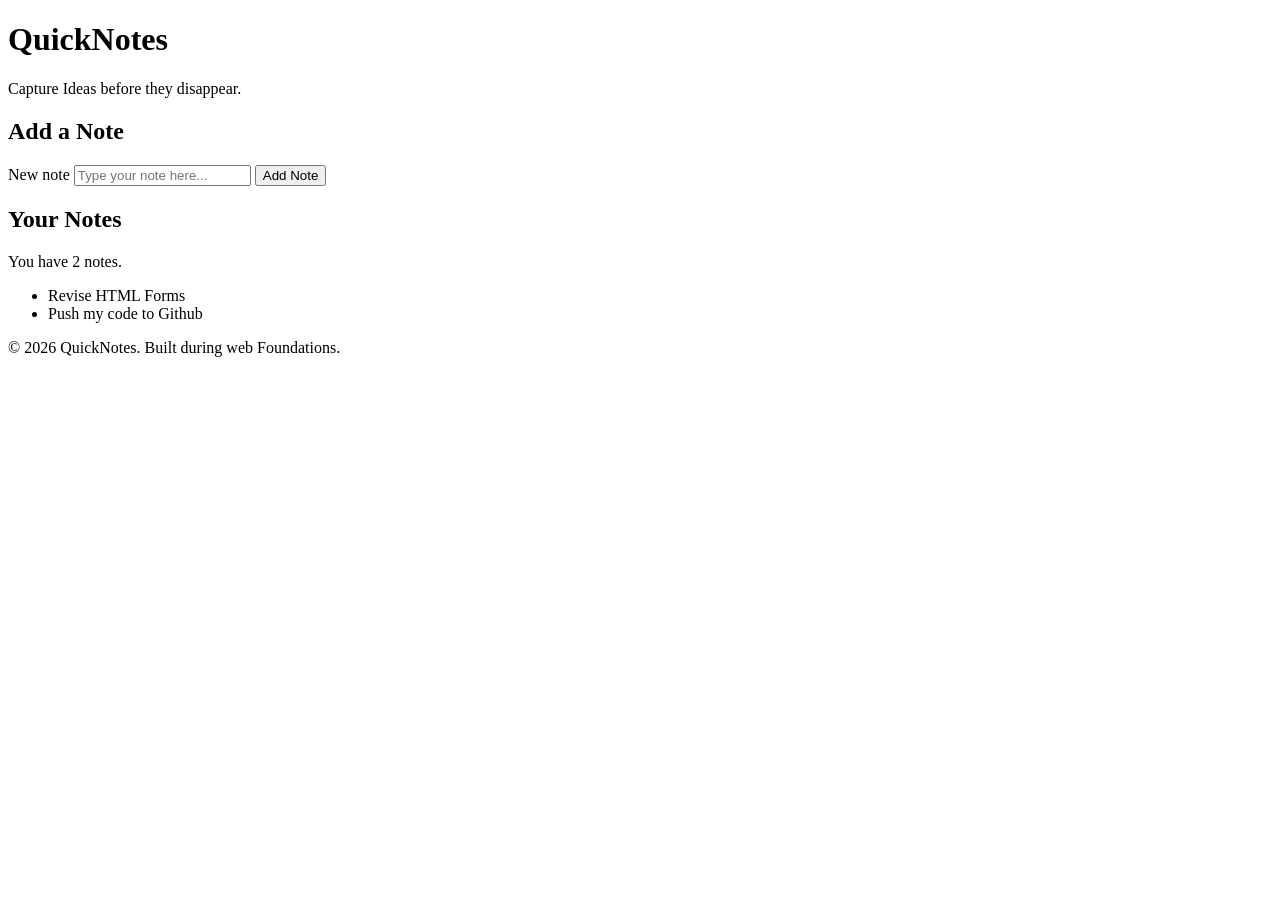
==== practice/quicknotes-day1/index.html @ b8d00415 "Day 1: Practice QuickNotes Lab" ====
<!doctype html>
<html lang="en">
  <head>
    <meta charset="UTF-8" />
    <meta name="viewport" content="width=device-width, initial-scale=1.0" />
    <title>QuickNotes</title>
  </head>
  <body>
    <header>
      <h1>QuickNotes</h1>
      <p>Capture Ideas before they disappear.</p>
    </header>

    <main>
      <section>
        <h2>Add a Note</h2>

        <form id="noteForm">
          <label for="note-input">New note</label>
          <input
            type="text"
            id="note-input"
            placeholder="Type your note here..."
          />
          <button type="submit">Add Note</button>
        </form>
      </section>

      <section>
        <h2>Your Notes</h2>
        <p id="notes-count">You have 2 notes.</p>
        <ul id="notes-list">
          <li>Revise HTML Forms</li>
          <li>Push my code to Github</li>
        </ul>
      </section>
    </main>

    <footer>
      <p>&copy; 2026 QuickNotes. Built during web Foundations.</p>
    </footer>
  </body>
</html>
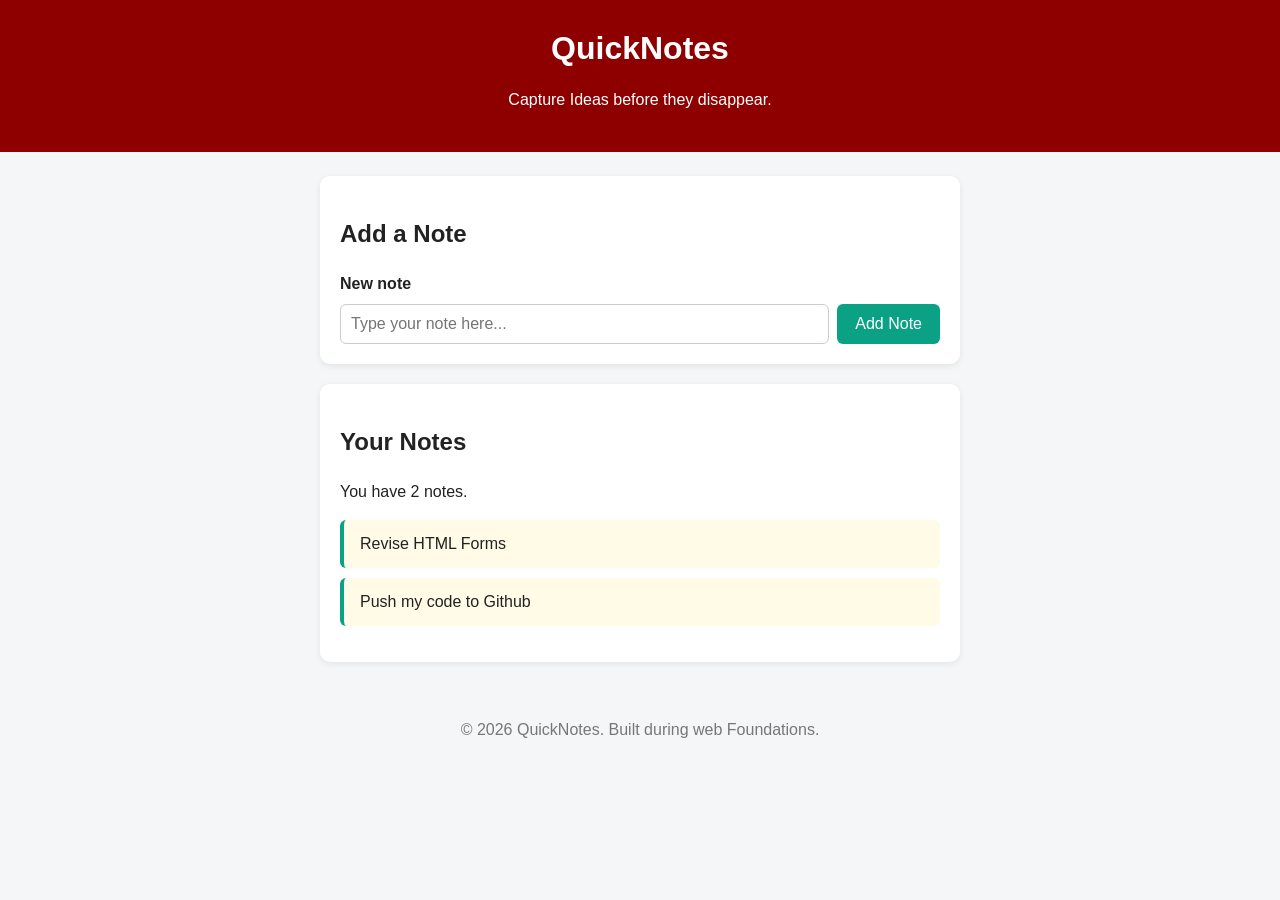
==== commit 975f9d3e: "Day 2: Added css" ====
--- a/practice/quicknotes-day1/index.html
+++ b/practice/quicknotes-day1/index.html
@@ -3,6 +3,7 @@
   <head>
     <meta charset="UTF-8" />
     <meta name="viewport" content="width=device-width, initial-scale=1.0" />
+    <link rel="stylesheet" href="style.css" />
     <title>QuickNotes</title>
   </head>
   <body>
@@ -30,8 +31,8 @@
         <h2>Your Notes</h2>
         <p id="notes-count">You have 2 notes.</p>
         <ul id="notes-list">
-          <li>Revise HTML Forms</li>
-          <li>Push my code to Github</li>
+          <li class="note">Revise HTML Forms</li>
+          <li class="note">Push my code to Github</li>
         </ul>
       </section>
     </main>
--- a/practice/quicknotes-day1/style.css
+++ b/practice/quicknotes-day1/style.css
@@ -0,0 +1,87 @@
+::before,
+::after {
+  box-sizing: border-box;
+}
+body {
+  margin: 0;
+  font-family: "Segoe UI", Arial, sans-serif;
+  background-color: #f4f6f8;
+  color: #222;
+  line-height: 1.5;
+}
+header {
+  background-color: #8e0000;
+  color: white;
+  text-align: center;
+  padding: 24px 16px;
+}
+ header h1 {
+  margin: 0;
+}
+main {
+  max-width: 640px;
+  margin: 24px auto;   
+  padding: 0 16px;
+}  
+section {
+  background: white;
+  padding: 20px;
+  border-radius: 10px;
+  margin-bottom: 20px;
+  box-shadow: 0 2px 6px rgba(0, 0, 0, 0.08);
+}
+
+#noteForm {
+  display: flex;
+  gap: 8px;
+  flex-wrap: wrap;
+}
+
+#noteForm label {
+  width: 100%;          
+  font-weight: bold;
+}
+#note-input {
+  flex: 1;
+  padding: 10px;
+  border: 1px solid #ccc;
+  border-radius: 6px;
+  font-size: 1rem;
+}
+
+button {
+  background-color: #0ba184;
+  color: white;
+  border: none;
+  padding: 10px 18px;
+  border-radius: 6px;
+  font-size: 1rem;
+  cursor: pointer;
+}
+ button:hover {
+  background-color: #088a70;
+}
+#notes-list {
+  list-style: none;    
+  padding: 0;
+}    
+
+.note {
+  background-color: #fffbe6;
+  border-left: 4px solid #0ba184;
+  padding: 12px 16px;
+  margin-bottom: 10px;
+  border-radius: 6px;
+}
+
+footer {
+  text-align: center;
+  color: #777;
+  padding: 16px;
+}
+
+@media (max-width: 600px) {
+  #note-form {
+    flex-direction: column;
+  }
+}
